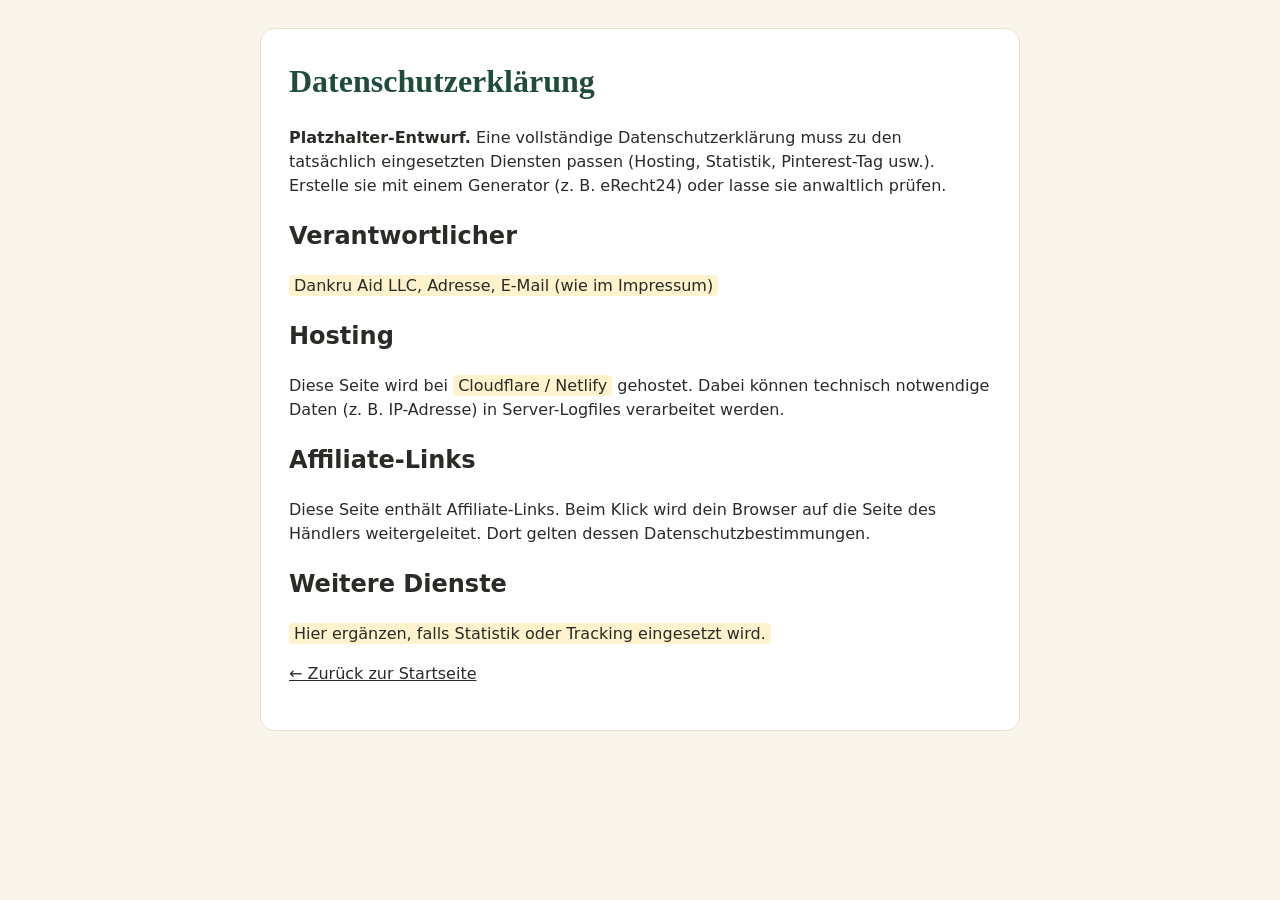
==== datenschutz.html @ cc9e442e "Erste Version der Ditudat-Geschenkeseite Co-Authored-By: Claude Sonnet 5.5 <noreply@anthropic.com>" ====
<!doctype html>
<html lang="de">
<head>
  <meta charset="utf-8">
  <meta name="viewport" content="width=device-width, initial-scale=1">
  <title>Datenschutz – Ditudat</title>
  <link rel="stylesheet" href="style.css">
</head>
<body>
  <div class="wrap">
    <div class="page">
      <h1>Datenschutzerklärung</h1>
      <p><strong>Platzhalter-Entwurf.</strong> Eine vollständige Datenschutzerklärung muss zu den tatsächlich eingesetzten Diensten passen (Hosting, Statistik, Pinterest-Tag usw.). Erstelle sie mit einem Generator (z. B. eRecht24) oder lasse sie anwaltlich prüfen.</p>
      <h2>Verantwortlicher</h2>
      <p><span class="todo">Dankru Aid LLC, Adresse, E-Mail (wie im Impressum)</span></p>
      <h2>Hosting</h2>
      <p>Diese Seite wird bei <span class="todo">Cloudflare / Netlify</span> gehostet. Dabei können technisch notwendige Daten (z. B. IP-Adresse) in Server-Logfiles verarbeitet werden.</p>
      <h2>Affiliate-Links</h2>
      <p>Diese Seite enthält Affiliate-Links. Beim Klick wird dein Browser auf die Seite des Händlers weitergeleitet. Dort gelten dessen Datenschutzbestimmungen.</p>
      <h2>Weitere Dienste</h2>
      <p><span class="todo">Hier ergänzen, falls Statistik oder Tracking eingesetzt wird.</span></p>
      <p><a href="index.html">← Zurück zur Startseite</a></p>
    </div>
  </div>
</body>
</html>
---- style.css ----
:root {
  --green: #1f4d3a;
  --green-dark: #153628;
  --cream: #faf5ea;
  --card: #ffffff;
  --red: #b3342f;
  --text: #2a2a26;
  --muted: #6b6b63;
  --line: #e5dfd0;
}
* { box-sizing: border-box; }
body {
  margin: 0; background: var(--cream); color: var(--text);
  font-family: system-ui, -apple-system, "Segoe UI", Roboto, sans-serif; line-height: 1.5;
}
.wrap { max-width: 1100px; margin: 0 auto; padding: 0 16px; }
a { color: inherit; }

.topbar { background: var(--green-dark); color: #e9e3d2; font-size: 13px; text-align: center; padding: 6px 12px; }

header.hero { background: var(--green); color: #fff; padding: 44px 0 40px; text-align: center; }
.logo { font-family: Georgia, "Times New Roman", serif; font-size: 22px; letter-spacing: .5px; margin-bottom: 18px; }
.logo span { color: #f0c36a; }
.hero h1 { font-family: Georgia, "Times New Roman", serif; font-size: clamp(28px, 5vw, 46px); line-height: 1.15; margin: 0 0 10px; font-weight: 600; }
.hero p { margin: 0 auto; max-width: 560px; color: #d6e4da; font-size: 17px; }

.filters { display: flex; flex-wrap: wrap; gap: 10px; justify-content: center; padding: 26px 0 8px; }
.filters button {
  border: 1px solid var(--line); background: #fff; color: var(--green);
  padding: 9px 16px; border-radius: 999px; font-size: 15px; cursor: pointer; font-weight: 600;
}
.filters button:hover { border-color: var(--green); }
.filters button.active { background: var(--green); color: #fff; border-color: var(--green); }

.count { text-align: center; color: var(--muted); font-size: 14px; margin: 6px 0 18px; }

.grid { display: grid; grid-template-columns: repeat(auto-fill, minmax(230px, 1fr)); gap: 18px; padding-bottom: 40px; }
.card { background: var(--card); border: 1px solid var(--line); border-radius: 14px; overflow: hidden; display: flex; flex-direction: column; transition: transform .15s, box-shadow .15s; }
.card:hover { transform: translateY(-3px); box-shadow: 0 8px 20px rgba(0,0,0,.08); }
.card .pic { aspect-ratio: 1 / 1; display: flex; align-items: center; justify-content: center; font-size: 64px; background-size: cover; background-position: center; }
.card .body { padding: 14px 16px 16px; display: flex; flex-direction: column; gap: 6px; flex: 1; }
.card h3 { margin: 0; font-size: 16px; line-height: 1.3; }
.card .price { color: var(--muted); font-size: 14px; }
.card .btn {
  margin-top: auto; display: block; text-align: center; text-decoration: none;
  background: var(--red); color: #fff; padding: 10px 12px; border-radius: 9px; font-weight: 700; font-size: 15px;
}
.card .btn:hover { background: #962a26; }
.empty { text-align: center; color: var(--muted); padding: 40px 0; grid-column: 1 / -1; }

.notice { background: #f0e9d6; border-top: 1px solid var(--line); padding: 18px 0; font-size: 13px; color: var(--muted); text-align: center; }
footer { background: var(--green-dark); color: #cfd8d0; padding: 24px 0; font-size: 14px; text-align: center; }
footer a { margin: 0 10px; color: #f0c36a; }

.page { background: #fff; border: 1px solid var(--line); border-radius: 14px; padding: 28px; margin: 28px auto; max-width: 760px; }
.page h1 { font-family: Georgia, serif; color: var(--green); margin-top: 0; }
.todo { background: #fff3cd; padding: 1px 5px; border-radius: 4px; }
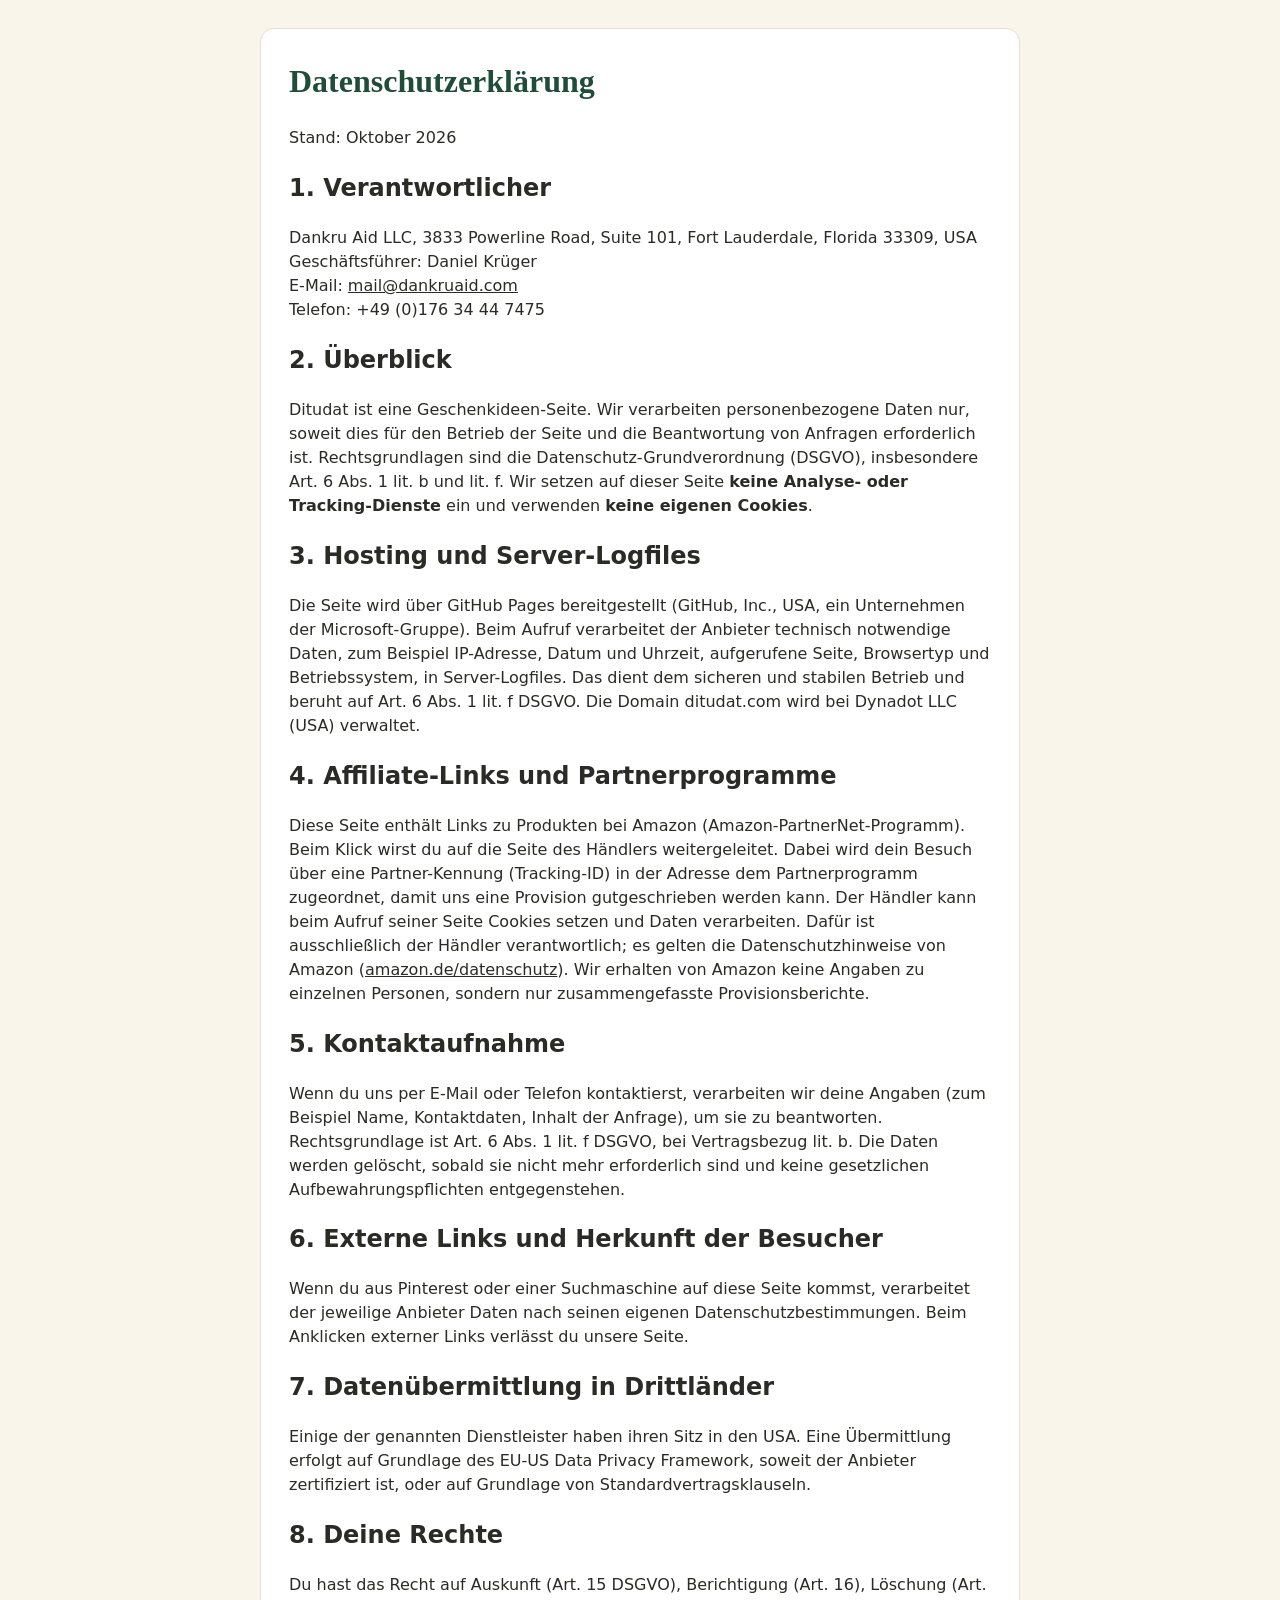
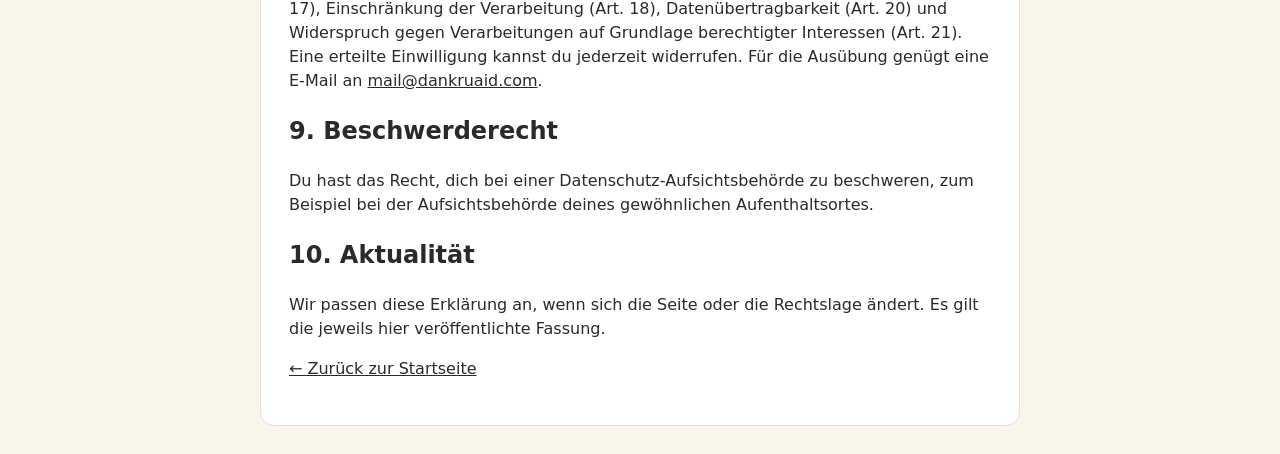
==== commit 7f58bb79: "Impressum und Datenschutz mit LLC-Daten Co-Authored-By: Claude Sonnet 5.5 <noreply@anthropic.com>" ====
--- a/datenschutz.html
+++ b/datenschutz.html
@@ -4,21 +4,50 @@
   <meta charset="utf-8">
   <meta name="viewport" content="width=device-width, initial-scale=1">
   <title>Datenschutz – Ditudat</title>
+  <meta name="robots" content="noindex">
   <link rel="stylesheet" href="style.css">
 </head>
 <body>
   <div class="wrap">
     <div class="page">
       <h1>Datenschutzerklärung</h1>
-      <p><strong>Platzhalter-Entwurf.</strong> Eine vollständige Datenschutzerklärung muss zu den tatsächlich eingesetzten Diensten passen (Hosting, Statistik, Pinterest-Tag usw.). Erstelle sie mit einem Generator (z. B. eRecht24) oder lasse sie anwaltlich prüfen.</p>
-      <h2>Verantwortlicher</h2>
-      <p><span class="todo">Dankru Aid LLC, Adresse, E-Mail (wie im Impressum)</span></p>
-      <h2>Hosting</h2>
-      <p>Diese Seite wird bei <span class="todo">Cloudflare / Netlify</span> gehostet. Dabei können technisch notwendige Daten (z. B. IP-Adresse) in Server-Logfiles verarbeitet werden.</p>
-      <h2>Affiliate-Links</h2>
-      <p>Diese Seite enthält Affiliate-Links. Beim Klick wird dein Browser auf die Seite des Händlers weitergeleitet. Dort gelten dessen Datenschutzbestimmungen.</p>
-      <h2>Weitere Dienste</h2>
-      <p><span class="todo">Hier ergänzen, falls Statistik oder Tracking eingesetzt wird.</span></p>
+      <p>Stand: Oktober 2026</p>
+
+      <h2>1. Verantwortlicher</h2>
+      <p>
+        Dankru Aid LLC, 3833 Powerline Road, Suite 101, Fort Lauderdale, Florida 33309, USA<br>
+        Geschäftsführer: Daniel Krüger<br>
+        E-Mail: <a href="mailto:mail@dankruaid.com">mail@dankruaid.com</a><br>
+        Telefon: +49 (0)176 34 44 7475
+      </p>
+
+      <h2>2. Überblick</h2>
+      <p>Ditudat ist eine Geschenkideen-Seite. Wir verarbeiten personenbezogene Daten nur, soweit dies für den Betrieb der Seite und die Beantwortung von Anfragen erforderlich ist. Rechtsgrundlagen sind die Datenschutz-Grundverordnung (DSGVO), insbesondere Art. 6 Abs. 1 lit. b und lit. f. Wir setzen auf dieser Seite <strong>keine Analyse- oder Tracking-Dienste</strong> ein und verwenden <strong>keine eigenen Cookies</strong>.</p>
+
+      <h2>3. Hosting und Server-Logfiles</h2>
+      <p>Die Seite wird über GitHub Pages bereitgestellt (GitHub, Inc., USA, ein Unternehmen der Microsoft-Gruppe). Beim Aufruf verarbeitet der Anbieter technisch notwendige Daten, zum Beispiel IP-Adresse, Datum und Uhrzeit, aufgerufene Seite, Browsertyp und Betriebssystem, in Server-Logfiles. Das dient dem sicheren und stabilen Betrieb und beruht auf Art. 6 Abs. 1 lit. f DSGVO. Die Domain ditudat.com wird bei Dynadot LLC (USA) verwaltet.</p>
+
+      <h2>4. Affiliate-Links und Partnerprogramme</h2>
+      <p>Diese Seite enthält Links zu Produkten bei Amazon (Amazon-PartnerNet-Programm). Beim Klick wirst du auf die Seite des Händlers weitergeleitet. Dabei wird dein Besuch über eine Partner-Kennung (Tracking-ID) in der Adresse dem Partnerprogramm zugeordnet, damit uns eine Provision gutgeschrieben werden kann. Der Händler kann beim Aufruf seiner Seite Cookies setzen und Daten verarbeiten. Dafür ist ausschließlich der Händler verantwortlich; es gelten die Datenschutzhinweise von Amazon (<a href="https://www.amazon.de/gp/help/customer/display.html?nodeId=201909010" rel="noopener nofollow">amazon.de/datenschutz</a>). Wir erhalten von Amazon keine Angaben zu einzelnen Personen, sondern nur zusammengefasste Provisionsberichte.</p>
+
+      <h2>5. Kontaktaufnahme</h2>
+      <p>Wenn du uns per E-Mail oder Telefon kontaktierst, verarbeiten wir deine Angaben (zum Beispiel Name, Kontaktdaten, Inhalt der Anfrage), um sie zu beantworten. Rechtsgrundlage ist Art. 6 Abs. 1 lit. f DSGVO, bei Vertragsbezug lit. b. Die Daten werden gelöscht, sobald sie nicht mehr erforderlich sind und keine gesetzlichen Aufbewahrungspflichten entgegenstehen.</p>
+
+      <h2>6. Externe Links und Herkunft der Besucher</h2>
+      <p>Wenn du aus Pinterest oder einer Suchmaschine auf diese Seite kommst, verarbeitet der jeweilige Anbieter Daten nach seinen eigenen Datenschutzbestimmungen. Beim Anklicken externer Links verlässt du unsere Seite.</p>
+
+      <h2>7. Datenübermittlung in Drittländer</h2>
+      <p>Einige der genannten Dienstleister haben ihren Sitz in den USA. Eine Übermittlung erfolgt auf Grundlage des EU-US Data Privacy Framework, soweit der Anbieter zertifiziert ist, oder auf Grundlage von Standardvertragsklauseln.</p>
+
+      <h2>8. Deine Rechte</h2>
+      <p>Du hast das Recht auf Auskunft (Art. 15 DSGVO), Berichtigung (Art. 16), Löschung (Art. 17), Einschränkung der Verarbeitung (Art. 18), Datenübertragbarkeit (Art. 20) und Widerspruch gegen Verarbeitungen auf Grundlage berechtigter Interessen (Art. 21). Eine erteilte Einwilligung kannst du jederzeit widerrufen. Für die Ausübung genügt eine E-Mail an <a href="mailto:mail@dankruaid.com">mail@dankruaid.com</a>.</p>
+
+      <h2>9. Beschwerderecht</h2>
+      <p>Du hast das Recht, dich bei einer Datenschutz-Aufsichtsbehörde zu beschweren, zum Beispiel bei der Aufsichtsbehörde deines gewöhnlichen Aufenthaltsortes.</p>
+
+      <h2>10. Aktualität</h2>
+      <p>Wir passen diese Erklärung an, wenn sich die Seite oder die Rechtslage ändert. Es gilt die jeweils hier veröffentlichte Fassung.</p>
+
       <p><a href="index.html">← Zurück zur Startseite</a></p>
     </div>
   </div>
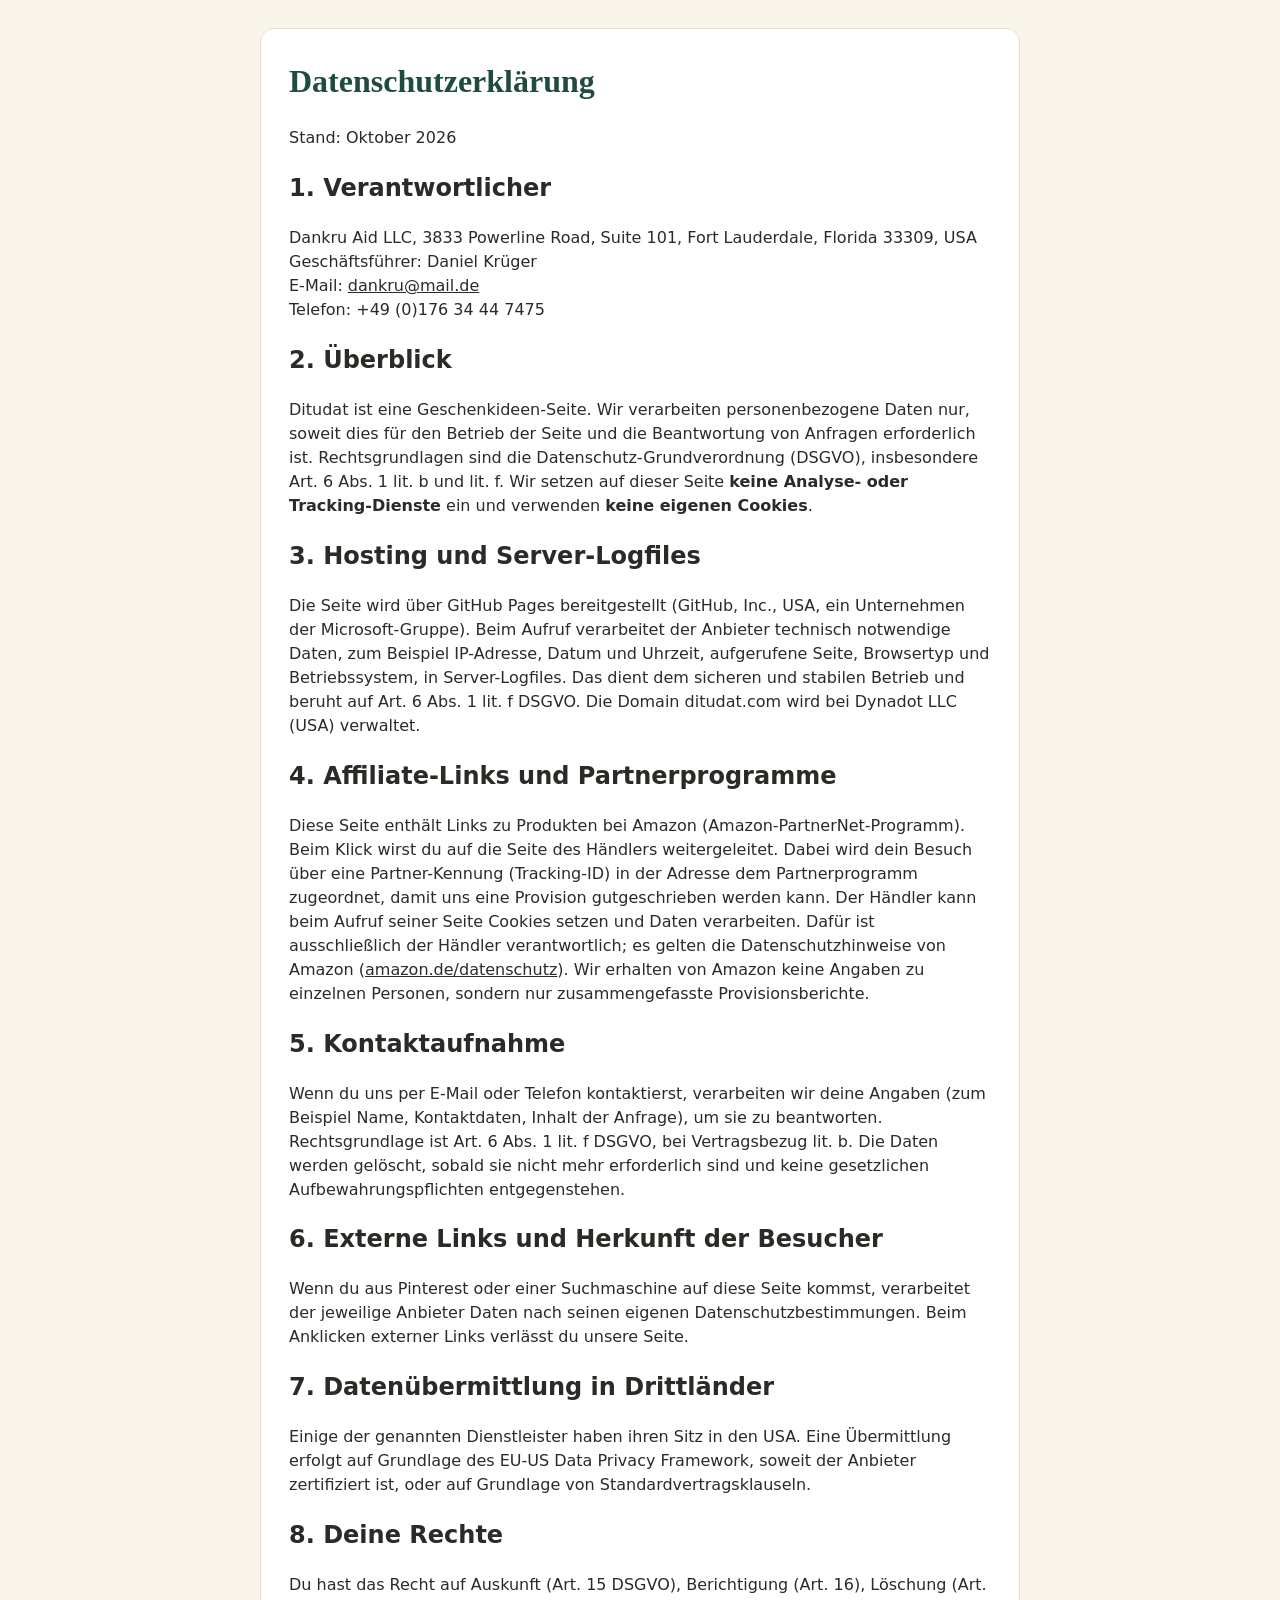
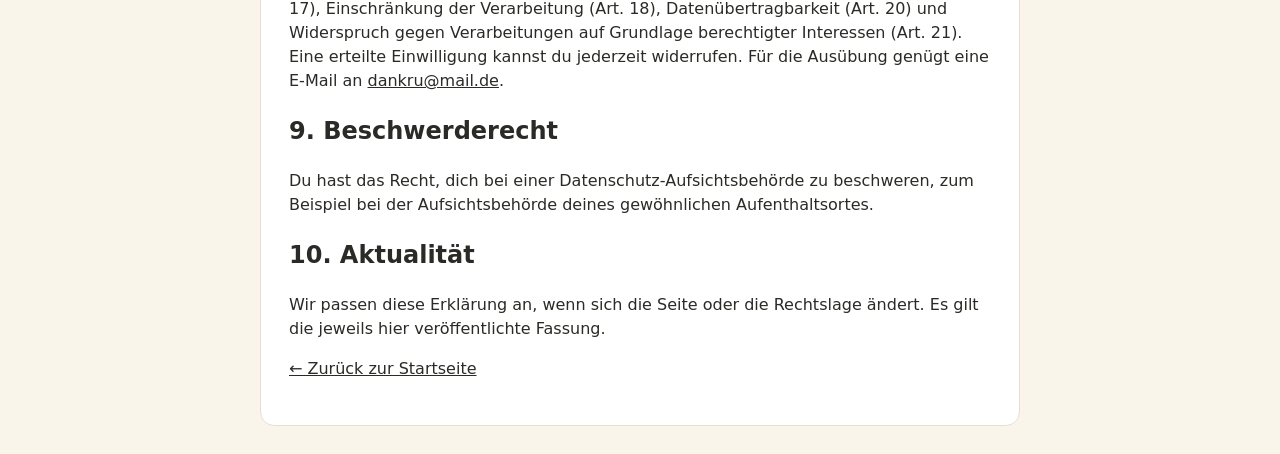
==== commit 206ffb70: "Kontakt-E-Mail dankru@mail.de, Preisbereiche statt fester Preise Co-Authored-By: Claude Sonnet 5.5 <" ====
--- a/datenschutz.html
+++ b/datenschutz.html
@@ -17,7 +17,7 @@
       <p>
         Dankru Aid LLC, 3833 Powerline Road, Suite 101, Fort Lauderdale, Florida 33309, USA<br>
         Geschäftsführer: Daniel Krüger<br>
-        E-Mail: <a href="mailto:mail@dankruaid.com">mail@dankruaid.com</a><br>
+        E-Mail: <a href="mailto:dankru@mail.de">dankru@mail.de</a><br>
         Telefon: +49 (0)176 34 44 7475
       </p>
 
@@ -40,7 +40,7 @@
       <p>Einige der genannten Dienstleister haben ihren Sitz in den USA. Eine Übermittlung erfolgt auf Grundlage des EU-US Data Privacy Framework, soweit der Anbieter zertifiziert ist, oder auf Grundlage von Standardvertragsklauseln.</p>
 
       <h2>8. Deine Rechte</h2>
-      <p>Du hast das Recht auf Auskunft (Art. 15 DSGVO), Berichtigung (Art. 16), Löschung (Art. 17), Einschränkung der Verarbeitung (Art. 18), Datenübertragbarkeit (Art. 20) und Widerspruch gegen Verarbeitungen auf Grundlage berechtigter Interessen (Art. 21). Eine erteilte Einwilligung kannst du jederzeit widerrufen. Für die Ausübung genügt eine E-Mail an <a href="mailto:mail@dankruaid.com">mail@dankruaid.com</a>.</p>
+      <p>Du hast das Recht auf Auskunft (Art. 15 DSGVO), Berichtigung (Art. 16), Löschung (Art. 17), Einschränkung der Verarbeitung (Art. 18), Datenübertragbarkeit (Art. 20) und Widerspruch gegen Verarbeitungen auf Grundlage berechtigter Interessen (Art. 21). Eine erteilte Einwilligung kannst du jederzeit widerrufen. Für die Ausübung genügt eine E-Mail an <a href="mailto:dankru@mail.de">dankru@mail.de</a>.</p>
 
       <h2>9. Beschwerderecht</h2>
       <p>Du hast das Recht, dich bei einer Datenschutz-Aufsichtsbehörde zu beschweren, zum Beispiel bei der Aufsichtsbehörde deines gewöhnlichen Aufenthaltsortes.</p>
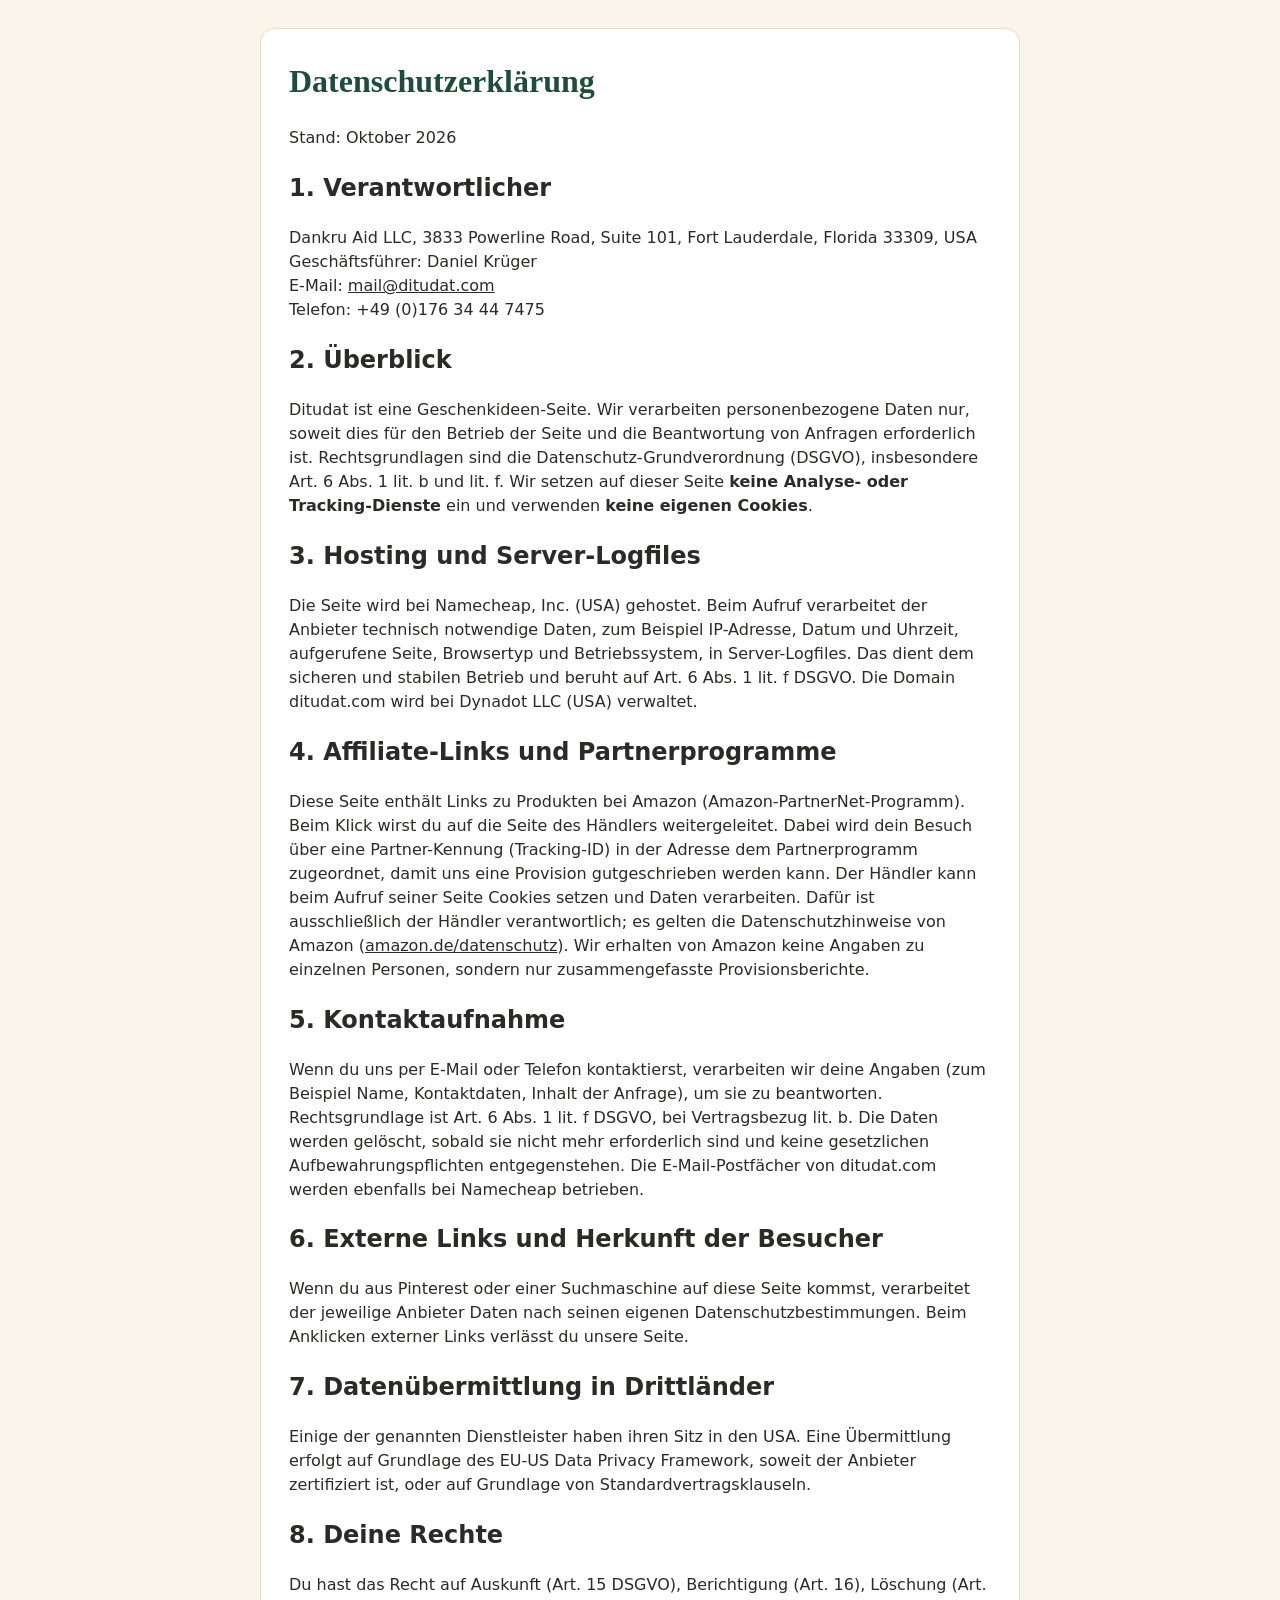
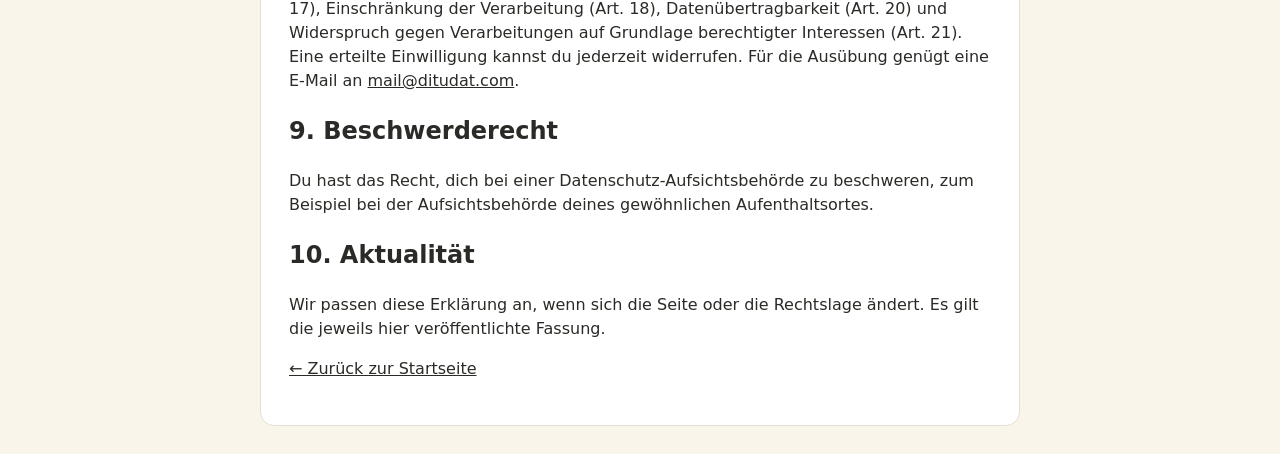
==== commit 4c9952a3: "Kontakt-E-Mail mail@ditudat.com, Hoster Namecheap, Pinterest-Bestätigung Co-Authored-By: Claude Sonn" ====
--- a/datenschutz.html
+++ b/datenschutz.html
@@ -17,7 +17,7 @@
       <p>
         Dankru Aid LLC, 3833 Powerline Road, Suite 101, Fort Lauderdale, Florida 33309, USA<br>
         Geschäftsführer: Daniel Krüger<br>
-        E-Mail: <a href="mailto:dankru@mail.de">dankru@mail.de</a><br>
+        E-Mail: <a href="mailto:mail@ditudat.com">mail@ditudat.com</a><br>
         Telefon: +49 (0)176 34 44 7475
       </p>
 
@@ -25,13 +25,13 @@
       <p>Ditudat ist eine Geschenkideen-Seite. Wir verarbeiten personenbezogene Daten nur, soweit dies für den Betrieb der Seite und die Beantwortung von Anfragen erforderlich ist. Rechtsgrundlagen sind die Datenschutz-Grundverordnung (DSGVO), insbesondere Art. 6 Abs. 1 lit. b und lit. f. Wir setzen auf dieser Seite <strong>keine Analyse- oder Tracking-Dienste</strong> ein und verwenden <strong>keine eigenen Cookies</strong>.</p>
 
       <h2>3. Hosting und Server-Logfiles</h2>
-      <p>Die Seite wird über GitHub Pages bereitgestellt (GitHub, Inc., USA, ein Unternehmen der Microsoft-Gruppe). Beim Aufruf verarbeitet der Anbieter technisch notwendige Daten, zum Beispiel IP-Adresse, Datum und Uhrzeit, aufgerufene Seite, Browsertyp und Betriebssystem, in Server-Logfiles. Das dient dem sicheren und stabilen Betrieb und beruht auf Art. 6 Abs. 1 lit. f DSGVO. Die Domain ditudat.com wird bei Dynadot LLC (USA) verwaltet.</p>
+      <p>Die Seite wird bei Namecheap, Inc. (USA) gehostet. Beim Aufruf verarbeitet der Anbieter technisch notwendige Daten, zum Beispiel IP-Adresse, Datum und Uhrzeit, aufgerufene Seite, Browsertyp und Betriebssystem, in Server-Logfiles. Das dient dem sicheren und stabilen Betrieb und beruht auf Art. 6 Abs. 1 lit. f DSGVO. Die Domain ditudat.com wird bei Dynadot LLC (USA) verwaltet.</p>
 
       <h2>4. Affiliate-Links und Partnerprogramme</h2>
       <p>Diese Seite enthält Links zu Produkten bei Amazon (Amazon-PartnerNet-Programm). Beim Klick wirst du auf die Seite des Händlers weitergeleitet. Dabei wird dein Besuch über eine Partner-Kennung (Tracking-ID) in der Adresse dem Partnerprogramm zugeordnet, damit uns eine Provision gutgeschrieben werden kann. Der Händler kann beim Aufruf seiner Seite Cookies setzen und Daten verarbeiten. Dafür ist ausschließlich der Händler verantwortlich; es gelten die Datenschutzhinweise von Amazon (<a href="https://www.amazon.de/gp/help/customer/display.html?nodeId=201909010" rel="noopener nofollow">amazon.de/datenschutz</a>). Wir erhalten von Amazon keine Angaben zu einzelnen Personen, sondern nur zusammengefasste Provisionsberichte.</p>
 
       <h2>5. Kontaktaufnahme</h2>
-      <p>Wenn du uns per E-Mail oder Telefon kontaktierst, verarbeiten wir deine Angaben (zum Beispiel Name, Kontaktdaten, Inhalt der Anfrage), um sie zu beantworten. Rechtsgrundlage ist Art. 6 Abs. 1 lit. f DSGVO, bei Vertragsbezug lit. b. Die Daten werden gelöscht, sobald sie nicht mehr erforderlich sind und keine gesetzlichen Aufbewahrungspflichten entgegenstehen.</p>
+      <p>Wenn du uns per E-Mail oder Telefon kontaktierst, verarbeiten wir deine Angaben (zum Beispiel Name, Kontaktdaten, Inhalt der Anfrage), um sie zu beantworten. Rechtsgrundlage ist Art. 6 Abs. 1 lit. f DSGVO, bei Vertragsbezug lit. b. Die Daten werden gelöscht, sobald sie nicht mehr erforderlich sind und keine gesetzlichen Aufbewahrungspflichten entgegenstehen. Die E-Mail-Postfächer von ditudat.com werden ebenfalls bei Namecheap betrieben.</p>
 
       <h2>6. Externe Links und Herkunft der Besucher</h2>
       <p>Wenn du aus Pinterest oder einer Suchmaschine auf diese Seite kommst, verarbeitet der jeweilige Anbieter Daten nach seinen eigenen Datenschutzbestimmungen. Beim Anklicken externer Links verlässt du unsere Seite.</p>
@@ -40,7 +40,7 @@
       <p>Einige der genannten Dienstleister haben ihren Sitz in den USA. Eine Übermittlung erfolgt auf Grundlage des EU-US Data Privacy Framework, soweit der Anbieter zertifiziert ist, oder auf Grundlage von Standardvertragsklauseln.</p>
 
       <h2>8. Deine Rechte</h2>
-      <p>Du hast das Recht auf Auskunft (Art. 15 DSGVO), Berichtigung (Art. 16), Löschung (Art. 17), Einschränkung der Verarbeitung (Art. 18), Datenübertragbarkeit (Art. 20) und Widerspruch gegen Verarbeitungen auf Grundlage berechtigter Interessen (Art. 21). Eine erteilte Einwilligung kannst du jederzeit widerrufen. Für die Ausübung genügt eine E-Mail an <a href="mailto:dankru@mail.de">dankru@mail.de</a>.</p>
+      <p>Du hast das Recht auf Auskunft (Art. 15 DSGVO), Berichtigung (Art. 16), Löschung (Art. 17), Einschränkung der Verarbeitung (Art. 18), Datenübertragbarkeit (Art. 20) und Widerspruch gegen Verarbeitungen auf Grundlage berechtigter Interessen (Art. 21). Eine erteilte Einwilligung kannst du jederzeit widerrufen. Für die Ausübung genügt eine E-Mail an <a href="mailto:mail@ditudat.com">mail@ditudat.com</a>.</p>
 
       <h2>9. Beschwerderecht</h2>
       <p>Du hast das Recht, dich bei einer Datenschutz-Aufsichtsbehörde zu beschweren, zum Beispiel bei der Aufsichtsbehörde deines gewöhnlichen Aufenthaltsortes.</p>
--- a/style.css
+++ b/style.css
@@ -55,3 +55,28 @@
 .page { background: #fff; border: 1px solid var(--line); border-radius: 14px; padding: 28px; margin: 28px auto; max-width: 760px; }
 .page h1 { font-family: Georgia, serif; color: var(--green); margin-top: 0; }
 .todo { background: #fff3cd; padding: 1px 5px; border-radius: 4px; }
+
+/* Laufband mit allen sichtbaren Produkten */
+.ticker-bar { background: var(--green-dark); border-top: 1px solid rgba(255,255,255,.12); display: flex; align-items: center; gap: 10px; padding: 10px 0 10px 0; max-width: 100%; overflow: hidden; }
+.ticker-bar[hidden] { display: none; }
+.ticker { flex: 1; min-width: 0; overflow: hidden; }
+.ticker-track { display: flex; width: max-content; animation: ticker-scroll var(--ticker-duration, 60s) linear infinite; }
+.ticker-group { display: flex; gap: 10px; padding-right: 10px; flex-shrink: 0; }
+@keyframes ticker-scroll { from { transform: translateX(0); } to { transform: translateX(-50%); } }
+/* Pause: per Knopf, bei Hover und bei Tastaturfokus */
+.ticker-bar.paused .ticker-track,
+.ticker:hover .ticker-track,
+.ticker:focus-within .ticker-track { animation-play-state: paused; }
+.pill { display: inline-flex; align-items: center; gap: 8px; white-space: nowrap; text-decoration: none; background: var(--cream); color: var(--green-dark); border: 2px solid transparent; border-radius: 999px; padding: 6px 14px; font-size: 14px; font-weight: 600; }
+.pill:hover { border-color: #f0c36a; }
+.pill:focus-visible { outline: 3px solid #f0c36a; outline-offset: 2px; }
+.pill-price { color: var(--red); font-weight: 700; }
+.ticker-toggle { flex-shrink: 0; margin-right: 12px; background: #f0c36a; color: var(--green-dark); border: 0; border-radius: 999px; padding: 6px 14px; font-size: 14px; font-weight: 700; cursor: pointer; }
+.ticker-toggle:focus-visible { outline: 3px solid #fff; outline-offset: 2px; }
+/* Wer weniger Bewegung möchte: keine Animation, stattdessen waagerecht scrollbar */
+@media (prefers-reduced-motion: reduce) {
+  .ticker-track { animation: none; }
+  .ticker { overflow-x: auto; }
+  .ticker-group[aria-hidden="true"], .ticker-toggle { display: none; }
+}
+footer .copyright { margin-top: 10px; opacity: .7; }
